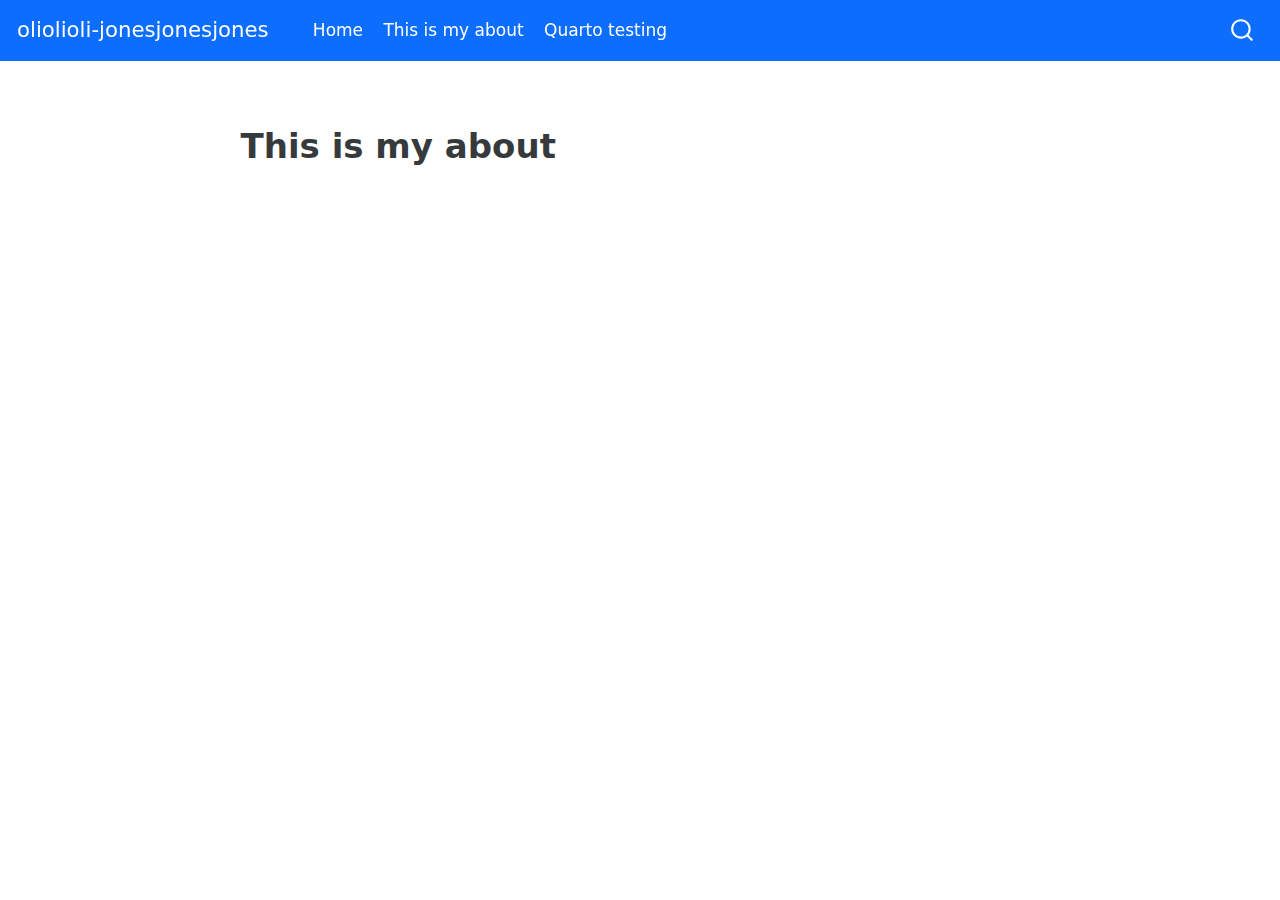
==== docs/About.html @ 53138049 "link added" ====
<!DOCTYPE html>
<html xmlns="http://www.w3.org/1999/xhtml" lang="en" xml:lang="en"><head>

<meta charset="utf-8">
<meta name="generator" content="quarto-1.3.450">

<meta name="viewport" content="width=device-width, initial-scale=1.0, user-scalable=yes">


<title>oliolioli-jonesjonesjones – about</title>
<style>
code{white-space: pre-wrap;}
span.smallcaps{font-variant: small-caps;}
div.columns{display: flex; gap: min(4vw, 1.5em);}
div.column{flex: auto; overflow-x: auto;}
div.hanging-indent{margin-left: 1.5em; text-indent: -1.5em;}
ul.task-list{list-style: none;}
ul.task-list li input[type="checkbox"] {
  width: 0.8em;
  margin: 0 0.8em 0.2em -1em; /* quarto-specific, see https://github.com/quarto-dev/quarto-cli/issues/4556 */ 
  vertical-align: middle;
}
</style>


<script src="site_libs/quarto-nav/quarto-nav.js"></script>
<script src="site_libs/quarto-nav/headroom.min.js"></script>
<script src="site_libs/clipboard/clipboard.min.js"></script>
<script src="site_libs/quarto-search/autocomplete.umd.js"></script>
<script src="site_libs/quarto-search/fuse.min.js"></script>
<script src="site_libs/quarto-search/quarto-search.js"></script>
<meta name="quarto:offset" content="./">
<script src="site_libs/quarto-html/quarto.js"></script>
<script src="site_libs/quarto-html/popper.min.js"></script>
<script src="site_libs/quarto-html/tippy.umd.min.js"></script>
<script src="site_libs/quarto-html/anchor.min.js"></script>
<link href="site_libs/quarto-html/tippy.css" rel="stylesheet">
<link href="site_libs/quarto-html/quarto-syntax-highlighting.css" rel="stylesheet" id="quarto-text-highlighting-styles">
<script src="site_libs/bootstrap/bootstrap.min.js"></script>
<link href="site_libs/bootstrap/bootstrap-icons.css" rel="stylesheet">
<link href="site_libs/bootstrap/bootstrap.min.css" rel="stylesheet" id="quarto-bootstrap" data-mode="light">
<script id="quarto-search-options" type="application/json">{
  "location": "navbar",
  "copy-button": false,
  "collapse-after": 3,
  "panel-placement": "end",
  "type": "overlay",
  "limit": 20,
  "language": {
    "search-no-results-text": "No results",
    "search-matching-documents-text": "matching documents",
    "search-copy-link-title": "Copy link to search",
    "search-hide-matches-text": "Hide additional matches",
    "search-more-match-text": "more match in this document",
    "search-more-matches-text": "more matches in this document",
    "search-clear-button-title": "Clear",
    "search-detached-cancel-button-title": "Cancel",
    "search-submit-button-title": "Submit",
    "search-label": "Search"
  }
}</script>


</head>

<body class="nav-fixed fullcontent">

<div id="quarto-search-results"></div>
  <header id="quarto-header" class="headroom fixed-top">
    <nav class="navbar navbar-expand-lg navbar-dark ">
      <div class="navbar-container container-fluid">
      <div class="navbar-brand-container">
    <a class="navbar-brand" href="./index.html">
    <span class="navbar-title">oliolioli-jonesjonesjones</span>
    </a>
  </div>
            <div id="quarto-search" class="" title="Search"></div>
          <button class="navbar-toggler" type="button" data-bs-toggle="collapse" data-bs-target="#navbarCollapse" aria-controls="navbarCollapse" aria-expanded="false" aria-label="Toggle navigation" onclick="if (window.quartoToggleHeadroom) { window.quartoToggleHeadroom(); }">
  <span class="navbar-toggler-icon"></span>
</button>
          <div class="collapse navbar-collapse" id="navbarCollapse">
            <ul class="navbar-nav navbar-nav-scroll me-auto">
  <li class="nav-item">
    <a class="nav-link" href="./index.html" rel="" target="">
 <span class="menu-text">Home</span></a>
  </li>  
  <li class="nav-item">
    <a class="nav-link active" href="./About.html" rel="" target="" aria-current="page">
 <span class="menu-text">This is my about</span></a>
  </li>  
  <li class="nav-item">
    <a class="nav-link" href="./quarto.html" rel="" target="">
 <span class="menu-text">Quarto testing</span></a>
  </li>  
</ul>
            <div class="quarto-navbar-tools ms-auto">
</div>
          </div> <!-- /navcollapse -->
      </div> <!-- /container-fluid -->
    </nav>
</header>
<!-- content -->
<div id="quarto-content" class="quarto-container page-columns page-rows-contents page-layout-article page-navbar">
<!-- sidebar -->
<!-- margin-sidebar -->
    
<!-- main -->
<main class="content" id="quarto-document-content">



<section id="this-is-my-about" class="level1">
<h1>This is my about</h1>


</section>

</main> <!-- /main -->
<script id="quarto-html-after-body" type="application/javascript">
window.document.addEventListener("DOMContentLoaded", function (event) {
  const toggleBodyColorMode = (bsSheetEl) => {
    const mode = bsSheetEl.getAttribute("data-mode");
    const bodyEl = window.document.querySelector("body");
    if (mode === "dark") {
      bodyEl.classList.add("quarto-dark");
      bodyEl.classList.remove("quarto-light");
    } else {
      bodyEl.classList.add("quarto-light");
      bodyEl.classList.remove("quarto-dark");
    }
  }
  const toggleBodyColorPrimary = () => {
    const bsSheetEl = window.document.querySelector("link#quarto-bootstrap");
    if (bsSheetEl) {
      toggleBodyColorMode(bsSheetEl);
    }
  }
  toggleBodyColorPrimary();  
  const icon = "";
  const anchorJS = new window.AnchorJS();
  anchorJS.options = {
    placement: 'right',
    icon: icon
  };
  anchorJS.add('.anchored');
  const isCodeAnnotation = (el) => {
    for (const clz of el.classList) {
      if (clz.startsWith('code-annotation-')) {                     
        return true;
      }
    }
    return false;
  }
  const clipboard = new window.ClipboardJS('.code-copy-button', {
    text: function(trigger) {
      const codeEl = trigger.previousElementSibling.cloneNode(true);
      for (const childEl of codeEl.children) {
        if (isCodeAnnotation(childEl)) {
          childEl.remove();
        }
      }
      return codeEl.innerText;
    }
  });
  clipboard.on('success', function(e) {
    // button target
    const button = e.trigger;
    // don't keep focus
    button.blur();
    // flash "checked"
    button.classList.add('code-copy-button-checked');
    var currentTitle = button.getAttribute("title");
    button.setAttribute("title", "Copied!");
    let tooltip;
    if (window.bootstrap) {
      button.setAttribute("data-bs-toggle", "tooltip");
      button.setAttribute("data-bs-placement", "left");
      button.setAttribute("data-bs-title", "Copied!");
      tooltip = new bootstrap.Tooltip(button, 
        { trigger: "manual", 
          customClass: "code-copy-button-tooltip",
          offset: [0, -8]});
      tooltip.show();    
    }
    setTimeout(function() {
      if (tooltip) {
        tooltip.hide();
        button.removeAttribute("data-bs-title");
        button.removeAttribute("data-bs-toggle");
        button.removeAttribute("data-bs-placement");
      }
      button.setAttribute("title", currentTitle);
      button.classList.remove('code-copy-button-checked');
    }, 1000);
    // clear code selection
    e.clearSelection();
  });
  function tippyHover(el, contentFn) {
    const config = {
      allowHTML: true,
      content: contentFn,
      maxWidth: 500,
      delay: 100,
      arrow: false,
      appendTo: function(el) {
          return el.parentElement;
      },
      interactive: true,
      interactiveBorder: 10,
      theme: 'quarto',
      placement: 'bottom-start'
    };
    window.tippy(el, config); 
  }
  const noterefs = window.document.querySelectorAll('a[role="doc-noteref"]');
  for (var i=0; i<noterefs.length; i++) {
    const ref = noterefs[i];
    tippyHover(ref, function() {
      // use id or data attribute instead here
      let href = ref.getAttribute('data-footnote-href') || ref.getAttribute('href');
      try { href = new URL(href).hash; } catch {}
      const id = href.replace(/^#\/?/, "");
      const note = window.document.getElementById(id);
      return note.innerHTML;
    });
  }
      let selectedAnnoteEl;
      const selectorForAnnotation = ( cell, annotation) => {
        let cellAttr = 'data-code-cell="' + cell + '"';
        let lineAttr = 'data-code-annotation="' +  annotation + '"';
        const selector = 'span[' + cellAttr + '][' + lineAttr + ']';
        return selector;
      }
      const selectCodeLines = (annoteEl) => {
        const doc = window.document;
        const targetCell = annoteEl.getAttribute("data-target-cell");
        const targetAnnotation = annoteEl.getAttribute("data-target-annotation");
        const annoteSpan = window.document.querySelector(selectorForAnnotation(targetCell, targetAnnotation));
        const lines = annoteSpan.getAttribute("data-code-lines").split(",");
        const lineIds = lines.map((line) => {
          return targetCell + "-" + line;
        })
        let top = null;
        let height = null;
        let parent = null;
        if (lineIds.length > 0) {
            //compute the position of the single el (top and bottom and make a div)
            const el = window.document.getElementById(lineIds[0]);
            top = el.offsetTop;
            height = el.offsetHeight;
            parent = el.parentElement.parentElement;
          if (lineIds.length > 1) {
            const lastEl = window.document.getElementById(lineIds[lineIds.length - 1]);
            const bottom = lastEl.offsetTop + lastEl.offsetHeight;
            height = bottom - top;
          }
          if (top !== null && height !== null && parent !== null) {
            // cook up a div (if necessary) and position it 
            let div = window.document.getElementById("code-annotation-line-highlight");
            if (div === null) {
              div = window.document.createElement("div");
              div.setAttribute("id", "code-annotation-line-highlight");
              div.style.position = 'absolute';
              parent.appendChild(div);
            }
            div.style.top = top - 2 + "px";
            div.style.height = height + 4 + "px";
            let gutterDiv = window.document.getElementById("code-annotation-line-highlight-gutter");
            if (gutterDiv === null) {
              gutterDiv = window.document.createElement("div");
              gutterDiv.setAttribute("id", "code-annotation-line-highlight-gutter");
              gutterDiv.style.position = 'absolute';
              const codeCell = window.document.getElementById(targetCell);
              const gutter = codeCell.querySelector('.code-annotation-gutter');
              gutter.appendChild(gutterDiv);
            }
            gutterDiv.style.top = top - 2 + "px";
            gutterDiv.style.height = height + 4 + "px";
          }
          selectedAnnoteEl = annoteEl;
        }
      };
      const unselectCodeLines = () => {
        const elementsIds = ["code-annotation-line-highlight", "code-annotation-line-highlight-gutter"];
        elementsIds.forEach((elId) => {
          const div = window.document.getElementById(elId);
          if (div) {
            div.remove();
          }
        });
        selectedAnnoteEl = undefined;
      };
      // Attach click handler to the DT
      const annoteDls = window.document.querySelectorAll('dt[data-target-cell]');
      for (const annoteDlNode of annoteDls) {
        annoteDlNode.addEventListener('click', (event) => {
          const clickedEl = event.target;
          if (clickedEl !== selectedAnnoteEl) {
            unselectCodeLines();
            const activeEl = window.document.querySelector('dt[data-target-cell].code-annotation-active');
            if (activeEl) {
              activeEl.classList.remove('code-annotation-active');
            }
            selectCodeLines(clickedEl);
            clickedEl.classList.add('code-annotation-active');
          } else {
            // Unselect the line
            unselectCodeLines();
            clickedEl.classList.remove('code-annotation-active');
          }
        });
      }
  const findCites = (el) => {
    const parentEl = el.parentElement;
    if (parentEl) {
      const cites = parentEl.dataset.cites;
      if (cites) {
        return {
          el,
          cites: cites.split(' ')
        };
      } else {
        return findCites(el.parentElement)
      }
    } else {
      return undefined;
    }
  };
  var bibliorefs = window.document.querySelectorAll('a[role="doc-biblioref"]');
  for (var i=0; i<bibliorefs.length; i++) {
    const ref = bibliorefs[i];
    const citeInfo = findCites(ref);
    if (citeInfo) {
      tippyHover(citeInfo.el, function() {
        var popup = window.document.createElement('div');
        citeInfo.cites.forEach(function(cite) {
          var citeDiv = window.document.createElement('div');
          citeDiv.classList.add('hanging-indent');
          citeDiv.classList.add('csl-entry');
          var biblioDiv = window.document.getElementById('ref-' + cite);
          if (biblioDiv) {
            citeDiv.innerHTML = biblioDiv.innerHTML;
          }
          popup.appendChild(citeDiv);
        });
        return popup.innerHTML;
      });
    }
  }
});
</script>
</div> <!-- /content -->



</body></html>
---- docs/site_libs/quarto-html/tippy.css ----
.tippy-box[data-animation=fade][data-state=hidden]{opacity:0}[data-tippy-root]{max-width:calc(100vw - 10px)}.tippy-box{position:relative;background-color:#333;color:#fff;border-radius:4px;font-size:14px;line-height:1.4;white-space:normal;outline:0;transition-property:transform,visibility,opacity}.tippy-box[data-placement^=top]>.tippy-arrow{bottom:0}.tippy-box[data-placement^=top]>.tippy-arrow:before{bottom:-7px;left:0;border-width:8px 8px 0;border-top-color:initial;transform-origin:center top}.tippy-box[data-placement^=bottom]>.tippy-arrow{top:0}.tippy-box[data-placement^=bottom]>.tippy-arrow:before{top:-7px;left:0;border-width:0 8px 8px;border-bottom-color:initial;transform-origin:center bottom}.tippy-box[data-placement^=left]>.tippy-arrow{right:0}.tippy-box[data-placement^=left]>.tippy-arrow:before{border-width:8px 0 8px 8px;border-left-color:initial;right:-7px;transform-origin:center left}.tippy-box[data-placement^=right]>.tippy-arrow{left:0}.tippy-box[data-placement^=right]>.tippy-arrow:before{left:-7px;border-width:8px 8px 8px 0;border-right-color:initial;transform-origin:center right}.tippy-box[data-inertia][data-state=visible]{transition-timing-function:cubic-bezier(.54,1.5,.38,1.11)}.tippy-arrow{width:16px;height:16px;color:#333}.tippy-arrow:before{content:"";position:absolute;border-color:transparent;border-style:solid}.tippy-content{position:relative;padding:5px 9px;z-index:1}
---- docs/site_libs/quarto-html/quarto-syntax-highlighting.css ----
/* quarto syntax highlight colors */
:root {
  --quarto-hl-ot-color: #003B4F;
  --quarto-hl-at-color: #657422;
  --quarto-hl-ss-color: #20794D;
  --quarto-hl-an-color: #5E5E5E;
  --quarto-hl-fu-color: #4758AB;
  --quarto-hl-st-color: #20794D;
  --quarto-hl-cf-color: #003B4F;
  --quarto-hl-op-color: #5E5E5E;
  --quarto-hl-er-color: #AD0000;
  --quarto-hl-bn-color: #AD0000;
  --quarto-hl-al-color: #AD0000;
  --quarto-hl-va-color: #111111;
  --quarto-hl-bu-color: inherit;
  --quarto-hl-ex-color: inherit;
  --quarto-hl-pp-color: #AD0000;
  --quarto-hl-in-color: #5E5E5E;
  --quarto-hl-vs-color: #20794D;
  --quarto-hl-wa-color: #5E5E5E;
  --quarto-hl-do-color: #5E5E5E;
  --quarto-hl-im-color: #00769E;
  --quarto-hl-ch-color: #20794D;
  --quarto-hl-dt-color: #AD0000;
  --quarto-hl-fl-color: #AD0000;
  --quarto-hl-co-color: #5E5E5E;
  --quarto-hl-cv-color: #5E5E5E;
  --quarto-hl-cn-color: #8f5902;
  --quarto-hl-sc-color: #5E5E5E;
  --quarto-hl-dv-color: #AD0000;
  --quarto-hl-kw-color: #003B4F;
}

/* other quarto variables */
:root {
  --quarto-font-monospace: SFMono-Regular, Menlo, Monaco, Consolas, "Liberation Mono", "Courier New", monospace;
}

pre > code.sourceCode > span {
  color: #003B4F;
}

code span {
  color: #003B4F;
}

code.sourceCode > span {
  color: #003B4F;
}

div.sourceCode,
div.sourceCode pre.sourceCode {
  color: #003B4F;
}

code span.ot {
  color: #003B4F;
  font-style: inherit;
}

code span.at {
  color: #657422;
  font-style: inherit;
}

code span.ss {
  color: #20794D;
  font-style: inherit;
}

code span.an {
  color: #5E5E5E;
  font-style: inherit;
}

code span.fu {
  color: #4758AB;
  font-style: inherit;
}

code span.st {
  color: #20794D;
  font-style: inherit;
}

code span.cf {
  color: #003B4F;
  font-style: inherit;
}

code span.op {
  color: #5E5E5E;
  font-style: inherit;
}

code span.er {
  color: #AD0000;
  font-style: inherit;
}

code span.bn {
  color: #AD0000;
  font-style: inherit;
}

code span.al {
  color: #AD0000;
  font-style: inherit;
}

code span.va {
  color: #111111;
  font-style: inherit;
}

code span.bu {
  font-style: inherit;
}

code span.ex {
  font-style: inherit;
}

code span.pp {
  color: #AD0000;
  font-style: inherit;
}

code span.in {
  color: #5E5E5E;
  font-style: inherit;
}

code span.vs {
  color: #20794D;
  font-style: inherit;
}

code span.wa {
  color: #5E5E5E;
  font-style: italic;
}

code span.do {
  color: #5E5E5E;
  font-style: italic;
}

code span.im {
  color: #00769E;
  font-style: inherit;
}

code span.ch {
  color: #20794D;
  font-style: inherit;
}

code span.dt {
  color: #AD0000;
  font-style: inherit;
}

code span.fl {
  color: #AD0000;
  font-style: inherit;
}

code span.co {
  color: #5E5E5E;
  font-style: inherit;
}

code span.cv {
  color: #5E5E5E;
  font-style: italic;
}

code span.cn {
  color: #8f5902;
  font-style: inherit;
}

code span.sc {
  color: #5E5E5E;
  font-style: inherit;
}

code span.dv {
  color: #AD0000;
  font-style: inherit;
}

code span.kw {
  color: #003B4F;
  font-style: inherit;
}

.prevent-inlining {
  content: "</";
}

/*# sourceMappingURL=debc5d5d77c3f9108843748ff7464032.css.map */
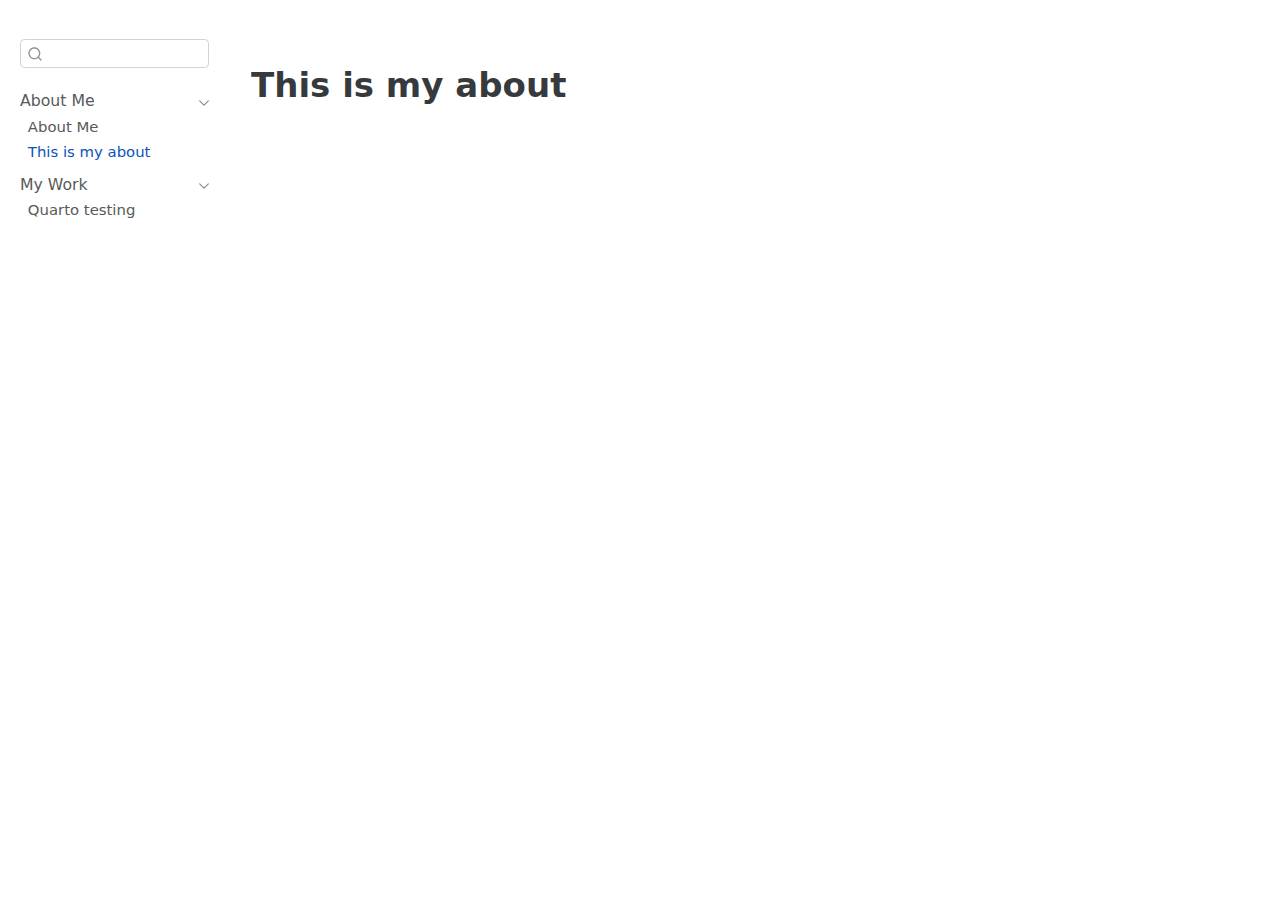
==== commit 17e899a9: "helpful commit message" ====
--- a/docs/About.html
+++ b/docs/About.html
@@ -7,7 +7,7 @@
 <meta name="viewport" content="width=device-width, initial-scale=1.0, user-scalable=yes">
 
 
-<title>oliolioli-jonesjonesjones – about</title>
+<title>about</title>
 <style>
 code{white-space: pre-wrap;}
 span.smallcaps{font-variant: small-caps;}
@@ -40,11 +40,11 @@
 <link href="site_libs/bootstrap/bootstrap-icons.css" rel="stylesheet">
 <link href="site_libs/bootstrap/bootstrap.min.css" rel="stylesheet" id="quarto-bootstrap" data-mode="light">
 <script id="quarto-search-options" type="application/json">{
-  "location": "navbar",
+  "location": "sidebar",
   "copy-button": false,
   "collapse-after": 3,
-  "panel-placement": "end",
-  "type": "overlay",
+  "panel-placement": "start",
+  "type": "textbox",
   "limit": 20,
   "language": {
     "search-no-results-text": "No results",
@@ -63,45 +63,79 @@
 
 </head>
 
-<body class="nav-fixed fullcontent">
+<body class="nav-sidebar docked fullcontent">
 
 <div id="quarto-search-results"></div>
   <header id="quarto-header" class="headroom fixed-top">
-    <nav class="navbar navbar-expand-lg navbar-dark ">
-      <div class="navbar-container container-fluid">
-      <div class="navbar-brand-container">
-    <a class="navbar-brand" href="./index.html">
-    <span class="navbar-title">oliolioli-jonesjonesjones</span>
-    </a>
-  </div>
-            <div id="quarto-search" class="" title="Search"></div>
-          <button class="navbar-toggler" type="button" data-bs-toggle="collapse" data-bs-target="#navbarCollapse" aria-controls="navbarCollapse" aria-expanded="false" aria-label="Toggle navigation" onclick="if (window.quartoToggleHeadroom) { window.quartoToggleHeadroom(); }">
-  <span class="navbar-toggler-icon"></span>
-</button>
-          <div class="collapse navbar-collapse" id="navbarCollapse">
-            <ul class="navbar-nav navbar-nav-scroll me-auto">
-  <li class="nav-item">
-    <a class="nav-link" href="./index.html" rel="" target="">
- <span class="menu-text">Home</span></a>
-  </li>  
-  <li class="nav-item">
-    <a class="nav-link active" href="./About.html" rel="" target="" aria-current="page">
- <span class="menu-text">This is my about</span></a>
-  </li>  
-  <li class="nav-item">
-    <a class="nav-link" href="./quarto.html" rel="" target="">
- <span class="menu-text">Quarto testing</span></a>
-  </li>  
-</ul>
-            <div class="quarto-navbar-tools ms-auto">
-</div>
-          </div> <!-- /navcollapse -->
-      </div> <!-- /container-fluid -->
-    </nav>
+  <nav class="quarto-secondary-nav">
+    <div class="container-fluid d-flex">
+      <button type="button" class="quarto-btn-toggle btn" data-bs-toggle="collapse" data-bs-target="#quarto-sidebar,#quarto-sidebar-glass" aria-controls="quarto-sidebar" aria-expanded="false" aria-label="Toggle sidebar navigation" onclick="if (window.quartoToggleHeadroom) { window.quartoToggleHeadroom(); }">
+        <i class="bi bi-layout-text-sidebar-reverse"></i>
+      </button>
+      <nav class="quarto-page-breadcrumbs" aria-label="breadcrumb"><ol class="breadcrumb"><li class="breadcrumb-item"><a href="./index.html">About Me</a></li><li class="breadcrumb-item"><a href="./About.html">This is my about</a></li></ol></nav>
+      <a class="flex-grow-1" role="button" data-bs-toggle="collapse" data-bs-target="#quarto-sidebar,#quarto-sidebar-glass" aria-controls="quarto-sidebar" aria-expanded="false" aria-label="Toggle sidebar navigation" onclick="if (window.quartoToggleHeadroom) { window.quartoToggleHeadroom(); }">      
+      </a>
+      <button type="button" class="btn quarto-search-button" aria-label="" onclick="window.quartoOpenSearch();">
+        <i class="bi bi-search"></i>
+      </button>
+    </div>
+  </nav>
 </header>
 <!-- content -->
-<div id="quarto-content" class="quarto-container page-columns page-rows-contents page-layout-article page-navbar">
+<div id="quarto-content" class="quarto-container page-columns page-rows-contents page-layout-article">
 <!-- sidebar -->
+  <nav id="quarto-sidebar" class="sidebar collapse collapse-horizontal sidebar-navigation docked overflow-auto">
+        <div class="mt-2 flex-shrink-0 align-items-center">
+        <div class="sidebar-search">
+        <div id="quarto-search" class="" title="Search"></div>
+        </div>
+        </div>
+    <div class="sidebar-menu-container"> 
+    <ul class="list-unstyled mt-1">
+        <li class="sidebar-item sidebar-item-section">
+      <div class="sidebar-item-container"> 
+            <a class="sidebar-item-text sidebar-link text-start" data-bs-toggle="collapse" data-bs-target="#quarto-sidebar-section-1" aria-expanded="true">
+ <span class="menu-text">About Me</span></a>
+          <a class="sidebar-item-toggle text-start" data-bs-toggle="collapse" data-bs-target="#quarto-sidebar-section-1" aria-expanded="true" aria-label="Toggle section">
+            <i class="bi bi-chevron-right ms-2"></i>
+          </a> 
+      </div>
+      <ul id="quarto-sidebar-section-1" class="collapse list-unstyled sidebar-section depth1 show">  
+          <li class="sidebar-item">
+  <div class="sidebar-item-container"> 
+  <a href="./index.html" class="sidebar-item-text sidebar-link">
+ <span class="menu-text">About Me</span></a>
+  </div>
+</li>
+          <li class="sidebar-item">
+  <div class="sidebar-item-container"> 
+  <a href="./About.html" class="sidebar-item-text sidebar-link active">
+ <span class="menu-text">This is my about</span></a>
+  </div>
+</li>
+      </ul>
+  </li>
+        <li class="sidebar-item sidebar-item-section">
+      <div class="sidebar-item-container"> 
+            <a class="sidebar-item-text sidebar-link text-start" data-bs-toggle="collapse" data-bs-target="#quarto-sidebar-section-2" aria-expanded="true">
+ <span class="menu-text">My Work</span></a>
+          <a class="sidebar-item-toggle text-start" data-bs-toggle="collapse" data-bs-target="#quarto-sidebar-section-2" aria-expanded="true" aria-label="Toggle section">
+            <i class="bi bi-chevron-right ms-2"></i>
+          </a> 
+      </div>
+      <ul id="quarto-sidebar-section-2" class="collapse list-unstyled sidebar-section depth1 show">  
+          <li class="sidebar-item">
+  <div class="sidebar-item-container"> 
+  <a href="./quarto.html" class="sidebar-item-text sidebar-link">
+ <span class="menu-text">Quarto testing</span></a>
+  </div>
+</li>
+      </ul>
+  </li>
+    </ul>
+    </div>
+</nav>
+<div id="quarto-sidebar-glass" data-bs-toggle="collapse" data-bs-target="#quarto-sidebar,#quarto-sidebar-glass"></div>
 <!-- margin-sidebar -->
     
 <!-- main -->
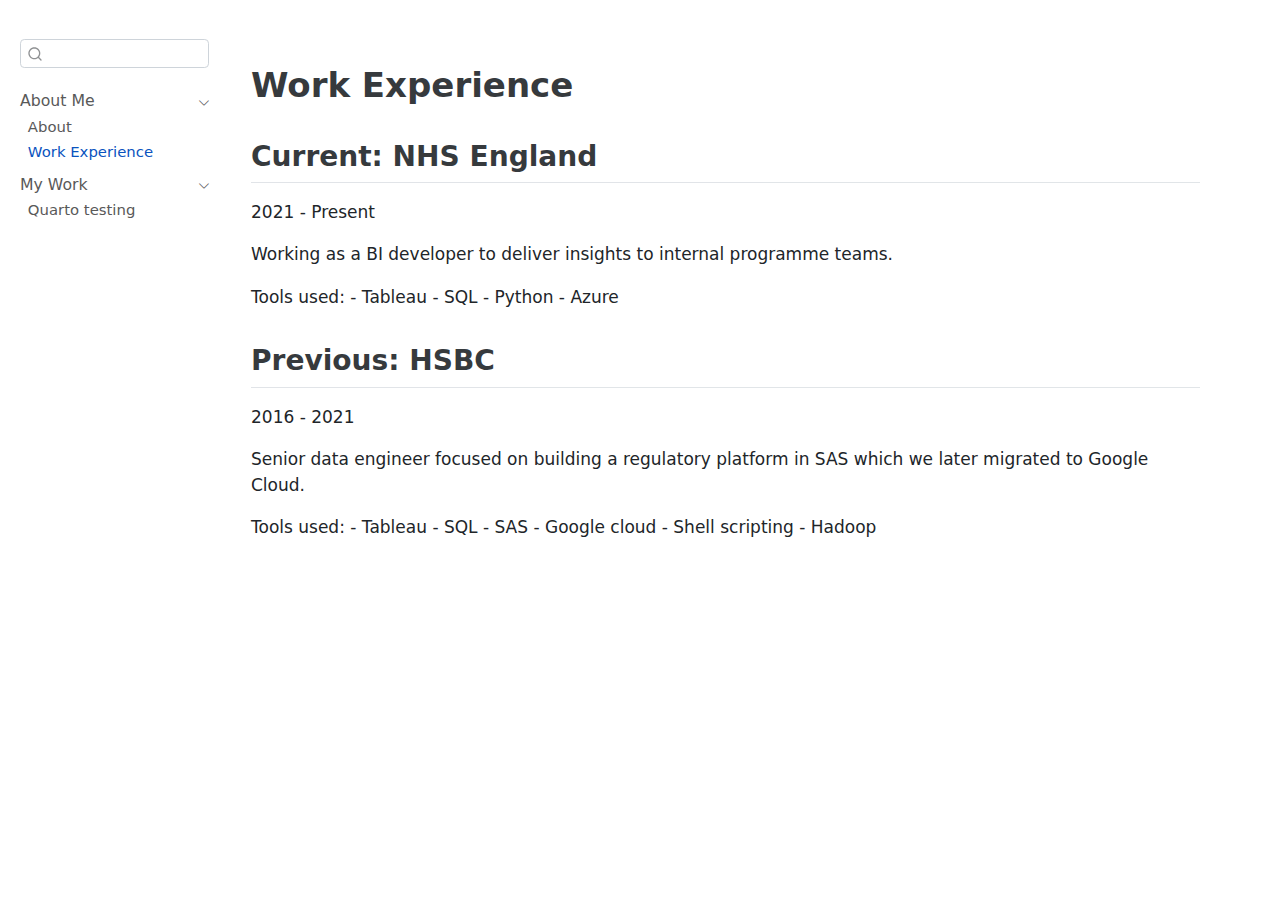
==== commit 4624c67e: "helpful commit message" ====
--- a/docs/About.html
+++ b/docs/About.html
@@ -72,7 +72,7 @@
       <button type="button" class="quarto-btn-toggle btn" data-bs-toggle="collapse" data-bs-target="#quarto-sidebar,#quarto-sidebar-glass" aria-controls="quarto-sidebar" aria-expanded="false" aria-label="Toggle sidebar navigation" onclick="if (window.quartoToggleHeadroom) { window.quartoToggleHeadroom(); }">
         <i class="bi bi-layout-text-sidebar-reverse"></i>
       </button>
-      <nav class="quarto-page-breadcrumbs" aria-label="breadcrumb"><ol class="breadcrumb"><li class="breadcrumb-item"><a href="./index.html">About Me</a></li><li class="breadcrumb-item"><a href="./About.html">This is my about</a></li></ol></nav>
+      <nav class="quarto-page-breadcrumbs" aria-label="breadcrumb"><ol class="breadcrumb"><li class="breadcrumb-item"><a href="./index.html">About Me</a></li><li class="breadcrumb-item"><a href="./About.html">Work Experience</a></li></ol></nav>
       <a class="flex-grow-1" role="button" data-bs-toggle="collapse" data-bs-target="#quarto-sidebar,#quarto-sidebar-glass" aria-controls="quarto-sidebar" aria-expanded="false" aria-label="Toggle sidebar navigation" onclick="if (window.quartoToggleHeadroom) { window.quartoToggleHeadroom(); }">      
       </a>
       <button type="button" class="btn quarto-search-button" aria-label="" onclick="window.quartoOpenSearch();">
@@ -104,13 +104,13 @@
           <li class="sidebar-item">
   <div class="sidebar-item-container"> 
   <a href="./index.html" class="sidebar-item-text sidebar-link">
- <span class="menu-text">About Me</span></a>
+ <span class="menu-text">About</span></a>
   </div>
 </li>
           <li class="sidebar-item">
   <div class="sidebar-item-container"> 
   <a href="./About.html" class="sidebar-item-text sidebar-link active">
- <span class="menu-text">This is my about</span></a>
+ <span class="menu-text">Work Experience</span></a>
   </div>
 </li>
       </ul>
@@ -143,10 +143,22 @@
 
 
 
-<section id="this-is-my-about" class="level1">
-<h1>This is my about</h1>
-
-
+<section id="work-experience" class="level1">
+<h1>Work Experience</h1>
+<section id="current-nhs-england" class="level2">
+<h2 class="anchored" data-anchor-id="current-nhs-england">Current: NHS England</h2>
+<p>2021 - Present</p>
+<p>Working as a BI developer to deliver insights to internal programme teams.</p>
+<p>Tools used: - Tableau - SQL - Python - Azure</p>
+</section>
+<section id="previous-hsbc" class="level2">
+<h2 class="anchored" data-anchor-id="previous-hsbc">Previous: HSBC</h2>
+<p>2016 - 2021</p>
+<p>Senior data engineer focused on building a regulatory platform in SAS which we later migrated to Google Cloud.</p>
+<p>Tools used: - Tableau - SQL - SAS - Google cloud - Shell scripting - Hadoop</p>
+
+
+</section>
 </section>
 
 </main> <!-- /main -->
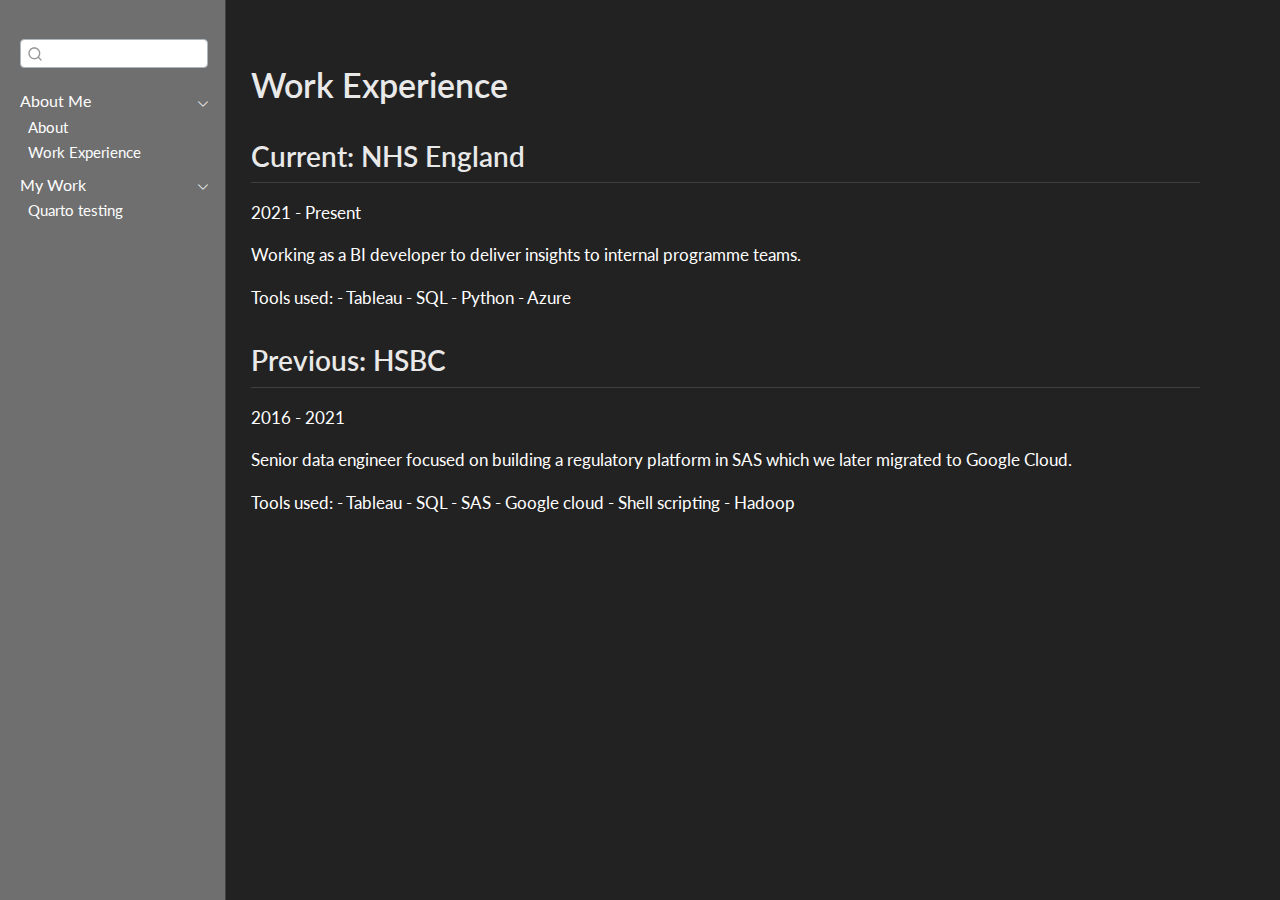
==== commit f01ec5df: "changed html theme" ====
--- a/docs/About.html
+++ b/docs/About.html
@@ -35,10 +35,10 @@
 <script src="site_libs/quarto-html/tippy.umd.min.js"></script>
 <script src="site_libs/quarto-html/anchor.min.js"></script>
 <link href="site_libs/quarto-html/tippy.css" rel="stylesheet">
-<link href="site_libs/quarto-html/quarto-syntax-highlighting.css" rel="stylesheet" id="quarto-text-highlighting-styles">
+<link href="site_libs/quarto-html/quarto-syntax-highlighting-dark.css" rel="stylesheet" id="quarto-text-highlighting-styles">
 <script src="site_libs/bootstrap/bootstrap.min.js"></script>
 <link href="site_libs/bootstrap/bootstrap-icons.css" rel="stylesheet">
-<link href="site_libs/bootstrap/bootstrap.min.css" rel="stylesheet" id="quarto-bootstrap" data-mode="light">
+<link href="site_libs/bootstrap/bootstrap.min.css" rel="stylesheet" id="quarto-bootstrap" data-mode="dark">
 <script id="quarto-search-options" type="application/json">{
   "location": "sidebar",
   "copy-button": false,
--- a/docs/site_libs/quarto-html/quarto-syntax-highlighting-dark.css
+++ b/docs/site_libs/quarto-html/quarto-syntax-highlighting-dark.css
@@ -0,0 +1,189 @@
+/* quarto syntax highlight colors */
+:root {
+  --quarto-hl-al-color: #f07178;
+  --quarto-hl-an-color: #d4d0ab;
+  --quarto-hl-at-color: #00e0e0;
+  --quarto-hl-bn-color: #d4d0ab;
+  --quarto-hl-bu-color: #abe338;
+  --quarto-hl-ch-color: #abe338;
+  --quarto-hl-co-color: #f8f8f2;
+  --quarto-hl-cv-color: #ffd700;
+  --quarto-hl-cn-color: #ffd700;
+  --quarto-hl-cf-color: #ffa07a;
+  --quarto-hl-dt-color: #ffa07a;
+  --quarto-hl-dv-color: #d4d0ab;
+  --quarto-hl-do-color: #f8f8f2;
+  --quarto-hl-er-color: #f07178;
+  --quarto-hl-ex-color: #00e0e0;
+  --quarto-hl-fl-color: #d4d0ab;
+  --quarto-hl-fu-color: #ffa07a;
+  --quarto-hl-im-color: #abe338;
+  --quarto-hl-in-color: #d4d0ab;
+  --quarto-hl-kw-color: #ffa07a;
+  --quarto-hl-op-color: #ffa07a;
+  --quarto-hl-ot-color: #00e0e0;
+  --quarto-hl-pp-color: #dcc6e0;
+  --quarto-hl-re-color: #00e0e0;
+  --quarto-hl-sc-color: #abe338;
+  --quarto-hl-ss-color: #abe338;
+  --quarto-hl-st-color: #abe338;
+  --quarto-hl-va-color: #00e0e0;
+  --quarto-hl-vs-color: #abe338;
+  --quarto-hl-wa-color: #dcc6e0;
+}
+
+/* other quarto variables */
+:root {
+  --quarto-font-monospace: SFMono-Regular, Menlo, Monaco, Consolas, "Liberation Mono", "Courier New", monospace;
+}
+
+code span.al {
+  background-color: #2a0f15;
+  font-weight: bold;
+  color: #f07178;
+}
+
+code span.an {
+  color: #d4d0ab;
+}
+
+code span.at {
+  color: #00e0e0;
+}
+
+code span.bn {
+  color: #d4d0ab;
+}
+
+code span.bu {
+  color: #abe338;
+}
+
+code span.ch {
+  color: #abe338;
+}
+
+code span.co {
+  font-style: italic;
+  color: #f8f8f2;
+}
+
+code span.cv {
+  color: #ffd700;
+}
+
+code span.cn {
+  color: #ffd700;
+}
+
+code span.cf {
+  font-weight: bold;
+  color: #ffa07a;
+}
+
+code span.dt {
+  color: #ffa07a;
+}
+
+code span.dv {
+  color: #d4d0ab;
+}
+
+code span.do {
+  color: #f8f8f2;
+}
+
+code span.er {
+  color: #f07178;
+  text-decoration: underline;
+}
+
+code span.ex {
+  font-weight: bold;
+  color: #00e0e0;
+}
+
+code span.fl {
+  color: #d4d0ab;
+}
+
+code span.fu {
+  color: #ffa07a;
+}
+
+code span.im {
+  color: #abe338;
+}
+
+code span.in {
+  color: #d4d0ab;
+}
+
+code span.kw {
+  font-weight: bold;
+  color: #ffa07a;
+}
+
+pre > code.sourceCode > span {
+  color: #f8f8f2;
+}
+
+code span {
+  color: #f8f8f2;
+}
+
+code.sourceCode > span {
+  color: #f8f8f2;
+}
+
+div.sourceCode,
+div.sourceCode pre.sourceCode {
+  color: #f8f8f2;
+}
+
+code span.op {
+  color: #ffa07a;
+}
+
+code span.ot {
+  color: #00e0e0;
+}
+
+code span.pp {
+  color: #dcc6e0;
+}
+
+code span.re {
+  background-color: #f8f8f2;
+  color: #00e0e0;
+}
+
+code span.sc {
+  color: #abe338;
+}
+
+code span.ss {
+  color: #abe338;
+}
+
+code span.st {
+  color: #abe338;
+}
+
+code span.va {
+  color: #00e0e0;
+}
+
+code span.vs {
+  color: #abe338;
+}
+
+code span.wa {
+  color: #dcc6e0;
+}
+
+.prevent-inlining {
+  content: "</";
+}
+
+/*# sourceMappingURL=935a306eefa94366c21e1a970dddb765.css.map */
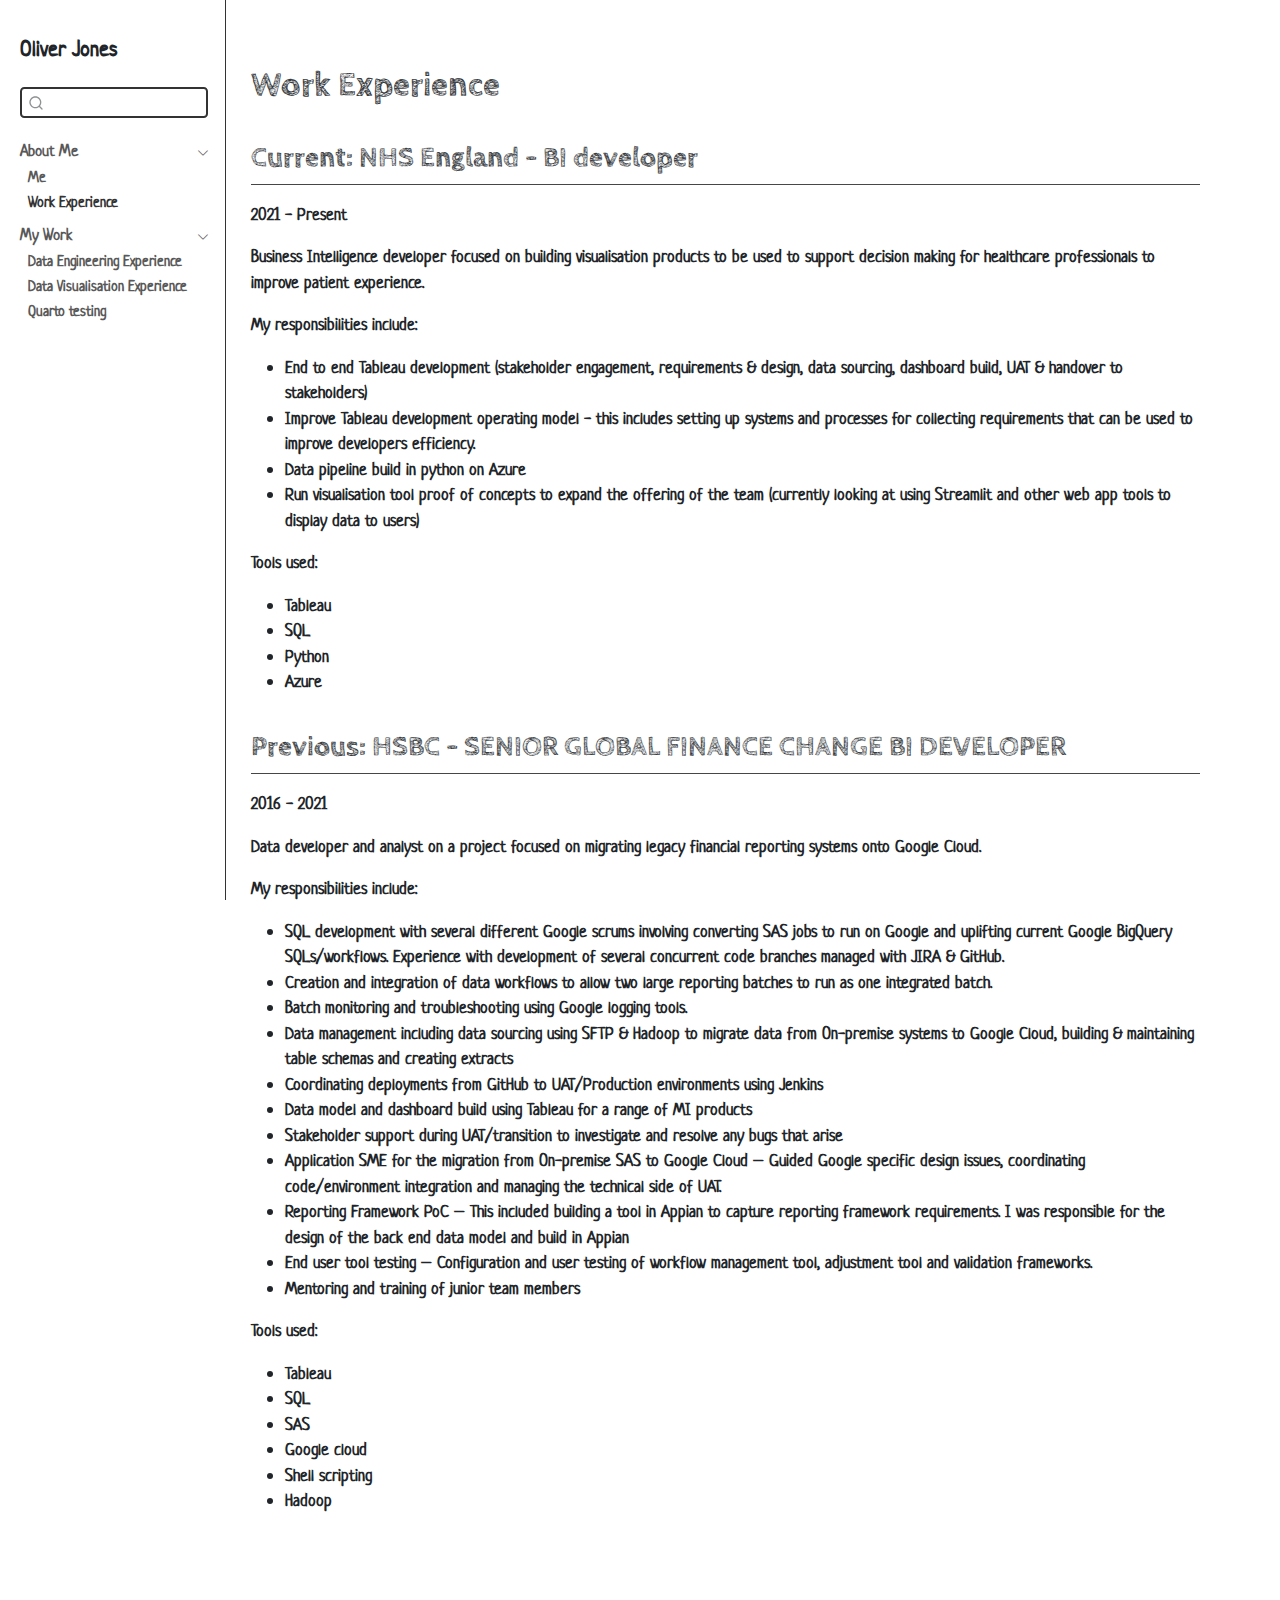
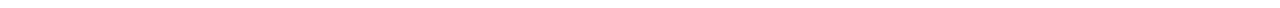
==== commit 7ff0e72c: "Added experience section" ====
--- a/docs/About.html
+++ b/docs/About.html
@@ -7,7 +7,7 @@
 <meta name="viewport" content="width=device-width, initial-scale=1.0, user-scalable=yes">
 
 
-<title>about</title>
+<title>Oliver Jones – about</title>
 <style>
 code{white-space: pre-wrap;}
 span.smallcaps{font-variant: small-caps;}
@@ -35,10 +35,10 @@
 <script src="site_libs/quarto-html/tippy.umd.min.js"></script>
 <script src="site_libs/quarto-html/anchor.min.js"></script>
 <link href="site_libs/quarto-html/tippy.css" rel="stylesheet">
-<link href="site_libs/quarto-html/quarto-syntax-highlighting-dark.css" rel="stylesheet" id="quarto-text-highlighting-styles">
+<link href="site_libs/quarto-html/quarto-syntax-highlighting.css" rel="stylesheet" id="quarto-text-highlighting-styles">
 <script src="site_libs/bootstrap/bootstrap.min.js"></script>
 <link href="site_libs/bootstrap/bootstrap-icons.css" rel="stylesheet">
-<link href="site_libs/bootstrap/bootstrap.min.css" rel="stylesheet" id="quarto-bootstrap" data-mode="dark">
+<link href="site_libs/bootstrap/bootstrap.min.css" rel="stylesheet" id="quarto-bootstrap" data-mode="light">
 <script id="quarto-search-options" type="application/json">{
   "location": "sidebar",
   "copy-button": false,
@@ -85,6 +85,11 @@
 <div id="quarto-content" class="quarto-container page-columns page-rows-contents page-layout-article">
 <!-- sidebar -->
   <nav id="quarto-sidebar" class="sidebar collapse collapse-horizontal sidebar-navigation docked overflow-auto">
+    <div class="pt-lg-2 mt-2 text-left sidebar-header">
+    <div class="sidebar-title mb-0 py-0">
+      <a href="./">Oliver Jones</a> 
+    </div>
+      </div>
         <div class="mt-2 flex-shrink-0 align-items-center">
         <div class="sidebar-search">
         <div id="quarto-search" class="" title="Search"></div>
@@ -104,7 +109,7 @@
           <li class="sidebar-item">
   <div class="sidebar-item-container"> 
   <a href="./index.html" class="sidebar-item-text sidebar-link">
- <span class="menu-text">About</span></a>
+ <span class="menu-text">Me</span></a>
   </div>
 </li>
           <li class="sidebar-item">
@@ -126,6 +131,18 @@
       <ul id="quarto-sidebar-section-2" class="collapse list-unstyled sidebar-section depth1 show">  
           <li class="sidebar-item">
   <div class="sidebar-item-container"> 
+  <a href="./Data_eng.html" class="sidebar-item-text sidebar-link">
+ <span class="menu-text">Data Engineering Experience</span></a>
+  </div>
+</li>
+          <li class="sidebar-item">
+  <div class="sidebar-item-container"> 
+  <a href="./Data_vis.html" class="sidebar-item-text sidebar-link">
+ <span class="menu-text">Data Visualisation Experience</span></a>
+  </div>
+</li>
+          <li class="sidebar-item">
+  <div class="sidebar-item-container"> 
   <a href="./quarto.html" class="sidebar-item-text sidebar-link">
  <span class="menu-text">Quarto testing</span></a>
   </div>
@@ -145,17 +162,52 @@
 
 <section id="work-experience" class="level1">
 <h1>Work Experience</h1>
-<section id="current-nhs-england" class="level2">
-<h2 class="anchored" data-anchor-id="current-nhs-england">Current: NHS England</h2>
+<section id="current-nhs-england---bi-developer" class="level2">
+<h2 class="anchored" data-anchor-id="current-nhs-england---bi-developer">Current: NHS England - BI developer</h2>
 <p>2021 - Present</p>
-<p>Working as a BI developer to deliver insights to internal programme teams.</p>
-<p>Tools used: - Tableau - SQL - Python - Azure</p>
+<p>Business Intelligence developer focused on building visualisation products to be used to support decision making for healthcare professionals to improve patient experience.</p>
+<p>My responsibilities include:</p>
+<ul>
+<li>End to end Tableau development (stakeholder engagement, requirements &amp; design, data sourcing, dashboard build, UAT &amp; handover to stakeholders)</li>
+<li>Improve Tableau development operating model - this includes setting up systems and processes for collecting requirements that can be used to improve developers efficiency.</li>
+<li>Data pipeline build in python on Azure</li>
+<li>Run visualisation tool proof of concepts to expand the offering of the team (currently looking at using Streamlit and other web app tools to display data to users)</li>
+</ul>
+<p>Tools used:</p>
+<ul>
+<li>Tableau</li>
+<li>SQL</li>
+<li>Python</li>
+<li>Azure</li>
+</ul>
 </section>
-<section id="previous-hsbc" class="level2">
-<h2 class="anchored" data-anchor-id="previous-hsbc">Previous: HSBC</h2>
+<section id="previous-hsbc---senior-global-finance-change-bi-developer" class="level2">
+<h2 class="anchored" data-anchor-id="previous-hsbc---senior-global-finance-change-bi-developer">Previous: HSBC - SENIOR GLOBAL FINANCE CHANGE BI DEVELOPER</h2>
 <p>2016 - 2021</p>
-<p>Senior data engineer focused on building a regulatory platform in SAS which we later migrated to Google Cloud.</p>
-<p>Tools used: - Tableau - SQL - SAS - Google cloud - Shell scripting - Hadoop</p>
+<p>Data developer and analyst on a project focused on migrating legacy financial reporting systems onto Google Cloud.</p>
+<p>My responsibilities include:</p>
+<ul>
+<li>SQL development with several different Google scrums involving converting SAS jobs to run on Google and uplifting current Google BigQuery SQLs/workflows. Experience with development of several concurrent code branches managed with JIRA &amp; GitHub.</li>
+<li>Creation and integration of data workflows to allow two large reporting batches to run as one integrated batch.</li>
+<li>Batch monitoring and troubleshooting using Google logging tools.</li>
+<li>Data management including data sourcing using SFTP &amp; Hadoop to migrate data from On-premise systems to Google Cloud, building &amp; maintaining table schemas and creating extracts</li>
+<li>Coordinating deployments from GitHub to UAT/Production environments using Jenkins</li>
+<li>Data model and dashboard build using Tableau for a range of MI products</li>
+<li>Stakeholder support during UAT/transition to investigate and resolve any bugs that arise</li>
+<li>Application SME for the migration from On-premise SAS to Google Cloud – Guided Google specific design issues, coordinating code/environment integration and managing the technical side of UAT.</li>
+<li>Reporting Framework PoC – This included building a tool in Appian to capture reporting framework requirements. I was responsible for the design of the back end data model and build in Appian</li>
+<li>End user tool testing – Configuration and user testing of workflow management tool, adjustment tool and validation frameworks.</li>
+<li>Mentoring and training of junior team members</li>
+</ul>
+<p>Tools used:</p>
+<ul>
+<li>Tableau</li>
+<li>SQL</li>
+<li>SAS</li>
+<li>Google cloud</li>
+<li>Shell scripting</li>
+<li>Hadoop</li>
+</ul>
 
 
 </section>
--- a/docs/site_libs/quarto-html/quarto-syntax-highlighting.css
+++ b/docs/site_libs/quarto-html/quarto-syntax-highlighting.css
@@ -0,0 +1,203 @@
+/* quarto syntax highlight colors */
+:root {
+  --quarto-hl-ot-color: #003B4F;
+  --quarto-hl-at-color: #657422;
+  --quarto-hl-ss-color: #20794D;
+  --quarto-hl-an-color: #5E5E5E;
+  --quarto-hl-fu-color: #4758AB;
+  --quarto-hl-st-color: #20794D;
+  --quarto-hl-cf-color: #003B4F;
+  --quarto-hl-op-color: #5E5E5E;
+  --quarto-hl-er-color: #AD0000;
+  --quarto-hl-bn-color: #AD0000;
+  --quarto-hl-al-color: #AD0000;
+  --quarto-hl-va-color: #111111;
+  --quarto-hl-bu-color: inherit;
+  --quarto-hl-ex-color: inherit;
+  --quarto-hl-pp-color: #AD0000;
+  --quarto-hl-in-color: #5E5E5E;
+  --quarto-hl-vs-color: #20794D;
+  --quarto-hl-wa-color: #5E5E5E;
+  --quarto-hl-do-color: #5E5E5E;
+  --quarto-hl-im-color: #00769E;
+  --quarto-hl-ch-color: #20794D;
+  --quarto-hl-dt-color: #AD0000;
+  --quarto-hl-fl-color: #AD0000;
+  --quarto-hl-co-color: #5E5E5E;
+  --quarto-hl-cv-color: #5E5E5E;
+  --quarto-hl-cn-color: #8f5902;
+  --quarto-hl-sc-color: #5E5E5E;
+  --quarto-hl-dv-color: #AD0000;
+  --quarto-hl-kw-color: #003B4F;
+}
+
+/* other quarto variables */
+:root {
+  --quarto-font-monospace: SFMono-Regular, Menlo, Monaco, Consolas, "Liberation Mono", "Courier New", monospace;
+}
+
+pre > code.sourceCode > span {
+  color: #003B4F;
+}
+
+code span {
+  color: #003B4F;
+}
+
+code.sourceCode > span {
+  color: #003B4F;
+}
+
+div.sourceCode,
+div.sourceCode pre.sourceCode {
+  color: #003B4F;
+}
+
+code span.ot {
+  color: #003B4F;
+  font-style: inherit;
+}
+
+code span.at {
+  color: #657422;
+  font-style: inherit;
+}
+
+code span.ss {
+  color: #20794D;
+  font-style: inherit;
+}
+
+code span.an {
+  color: #5E5E5E;
+  font-style: inherit;
+}
+
+code span.fu {
+  color: #4758AB;
+  font-style: inherit;
+}
+
+code span.st {
+  color: #20794D;
+  font-style: inherit;
+}
+
+code span.cf {
+  color: #003B4F;
+  font-style: inherit;
+}
+
+code span.op {
+  color: #5E5E5E;
+  font-style: inherit;
+}
+
+code span.er {
+  color: #AD0000;
+  font-style: inherit;
+}
+
+code span.bn {
+  color: #AD0000;
+  font-style: inherit;
+}
+
+code span.al {
+  color: #AD0000;
+  font-style: inherit;
+}
+
+code span.va {
+  color: #111111;
+  font-style: inherit;
+}
+
+code span.bu {
+  font-style: inherit;
+}
+
+code span.ex {
+  font-style: inherit;
+}
+
+code span.pp {
+  color: #AD0000;
+  font-style: inherit;
+}
+
+code span.in {
+  color: #5E5E5E;
+  font-style: inherit;
+}
+
+code span.vs {
+  color: #20794D;
+  font-style: inherit;
+}
+
+code span.wa {
+  color: #5E5E5E;
+  font-style: italic;
+}
+
+code span.do {
+  color: #5E5E5E;
+  font-style: italic;
+}
+
+code span.im {
+  color: #00769E;
+  font-style: inherit;
+}
+
+code span.ch {
+  color: #20794D;
+  font-style: inherit;
+}
+
+code span.dt {
+  color: #AD0000;
+  font-style: inherit;
+}
+
+code span.fl {
+  color: #AD0000;
+  font-style: inherit;
+}
+
+code span.co {
+  color: #5E5E5E;
+  font-style: inherit;
+}
+
+code span.cv {
+  color: #5E5E5E;
+  font-style: italic;
+}
+
+code span.cn {
+  color: #8f5902;
+  font-style: inherit;
+}
+
+code span.sc {
+  color: #5E5E5E;
+  font-style: inherit;
+}
+
+code span.dv {
+  color: #AD0000;
+  font-style: inherit;
+}
+
+code span.kw {
+  color: #003B4F;
+  font-style: inherit;
+}
+
+.prevent-inlining {
+  content: "</";
+}
+
+/*# sourceMappingURL=debc5d5d77c3f9108843748ff7464032.css.map */
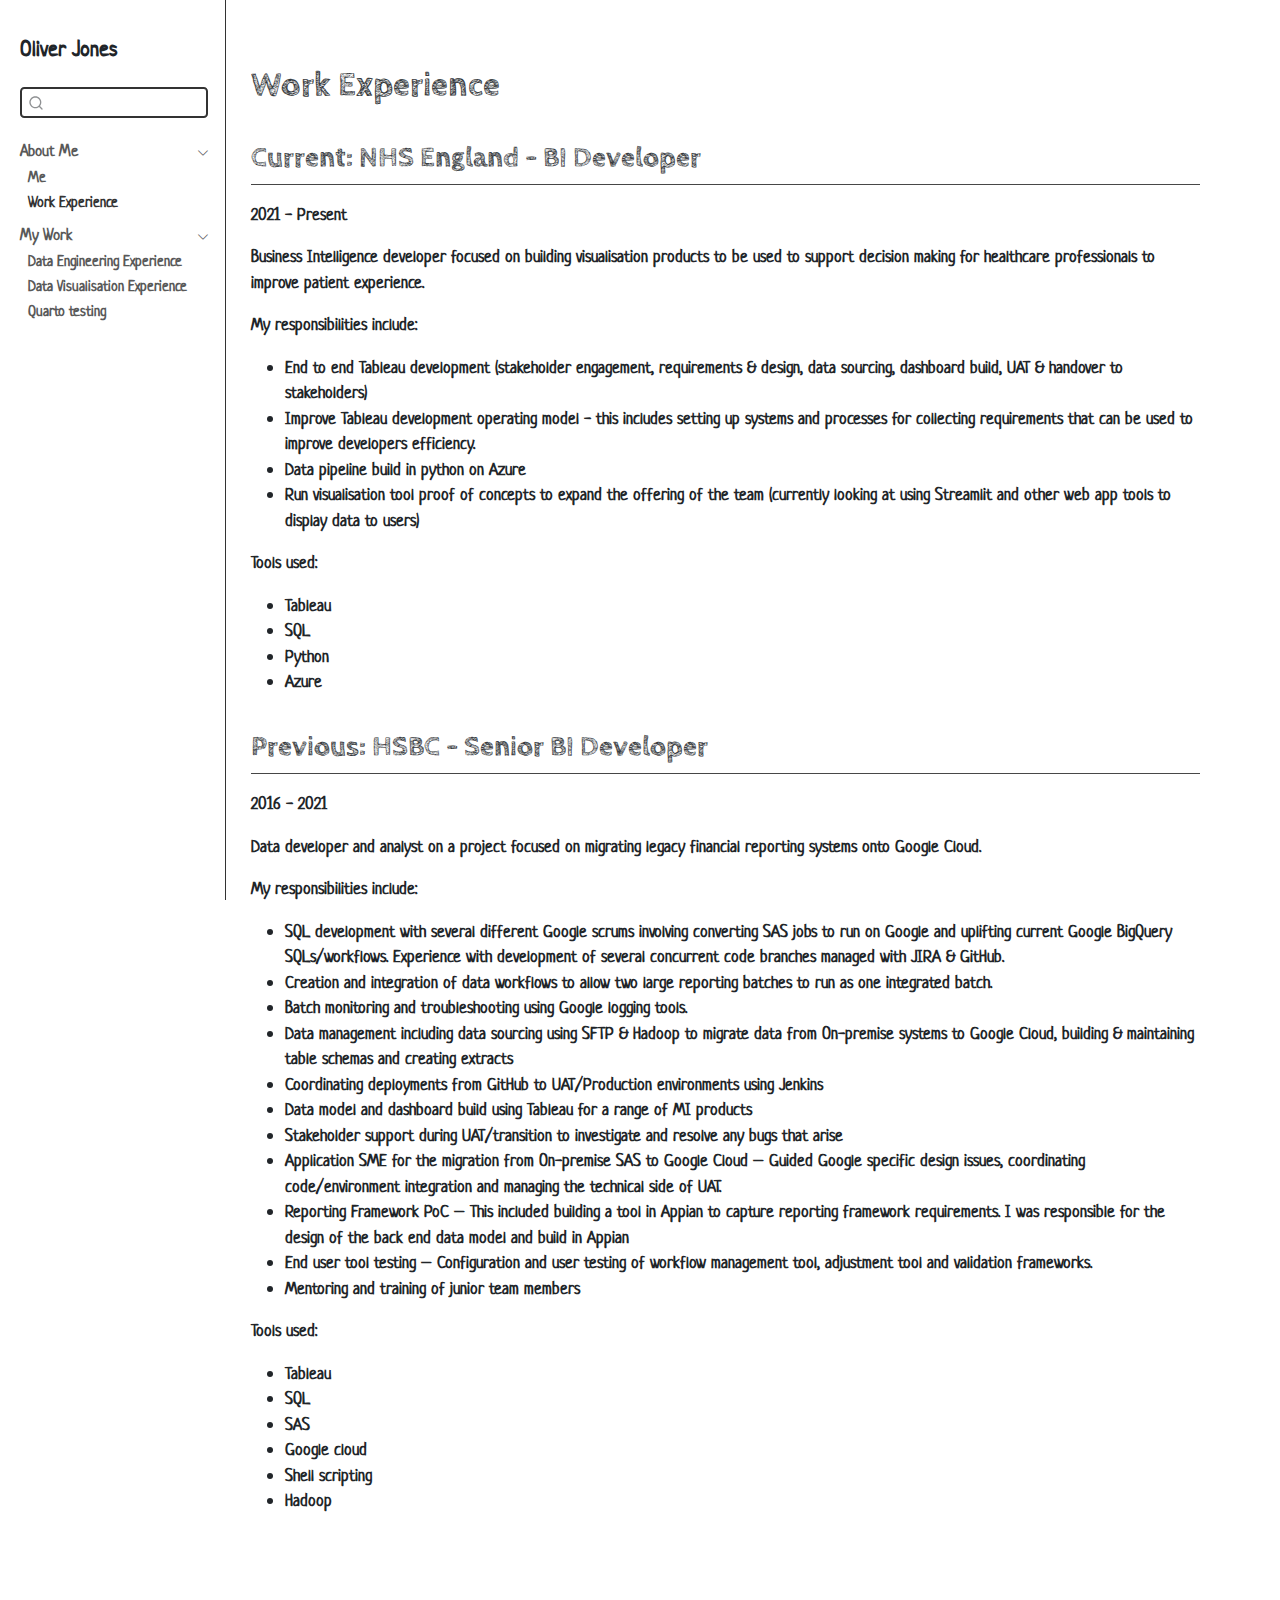
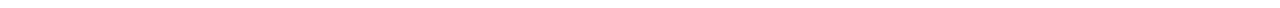
==== commit 86378da0: "Formatting" ====
--- a/docs/About.html
+++ b/docs/About.html
@@ -163,7 +163,7 @@
 <section id="work-experience" class="level1">
 <h1>Work Experience</h1>
 <section id="current-nhs-england---bi-developer" class="level2">
-<h2 class="anchored" data-anchor-id="current-nhs-england---bi-developer">Current: NHS England - BI developer</h2>
+<h2 class="anchored" data-anchor-id="current-nhs-england---bi-developer">Current: NHS England - BI Developer</h2>
 <p>2021 - Present</p>
 <p>Business Intelligence developer focused on building visualisation products to be used to support decision making for healthcare professionals to improve patient experience.</p>
 <p>My responsibilities include:</p>
@@ -181,8 +181,8 @@
 <li>Azure</li>
 </ul>
 </section>
-<section id="previous-hsbc---senior-global-finance-change-bi-developer" class="level2">
-<h2 class="anchored" data-anchor-id="previous-hsbc---senior-global-finance-change-bi-developer">Previous: HSBC - SENIOR GLOBAL FINANCE CHANGE BI DEVELOPER</h2>
+<section id="previous-hsbc---senior-bi-developer" class="level2">
+<h2 class="anchored" data-anchor-id="previous-hsbc---senior-bi-developer">Previous: HSBC - Senior BI Developer</h2>
 <p>2016 - 2021</p>
 <p>Data developer and analyst on a project focused on migrating legacy financial reporting systems onto Google Cloud.</p>
 <p>My responsibilities include:</p>
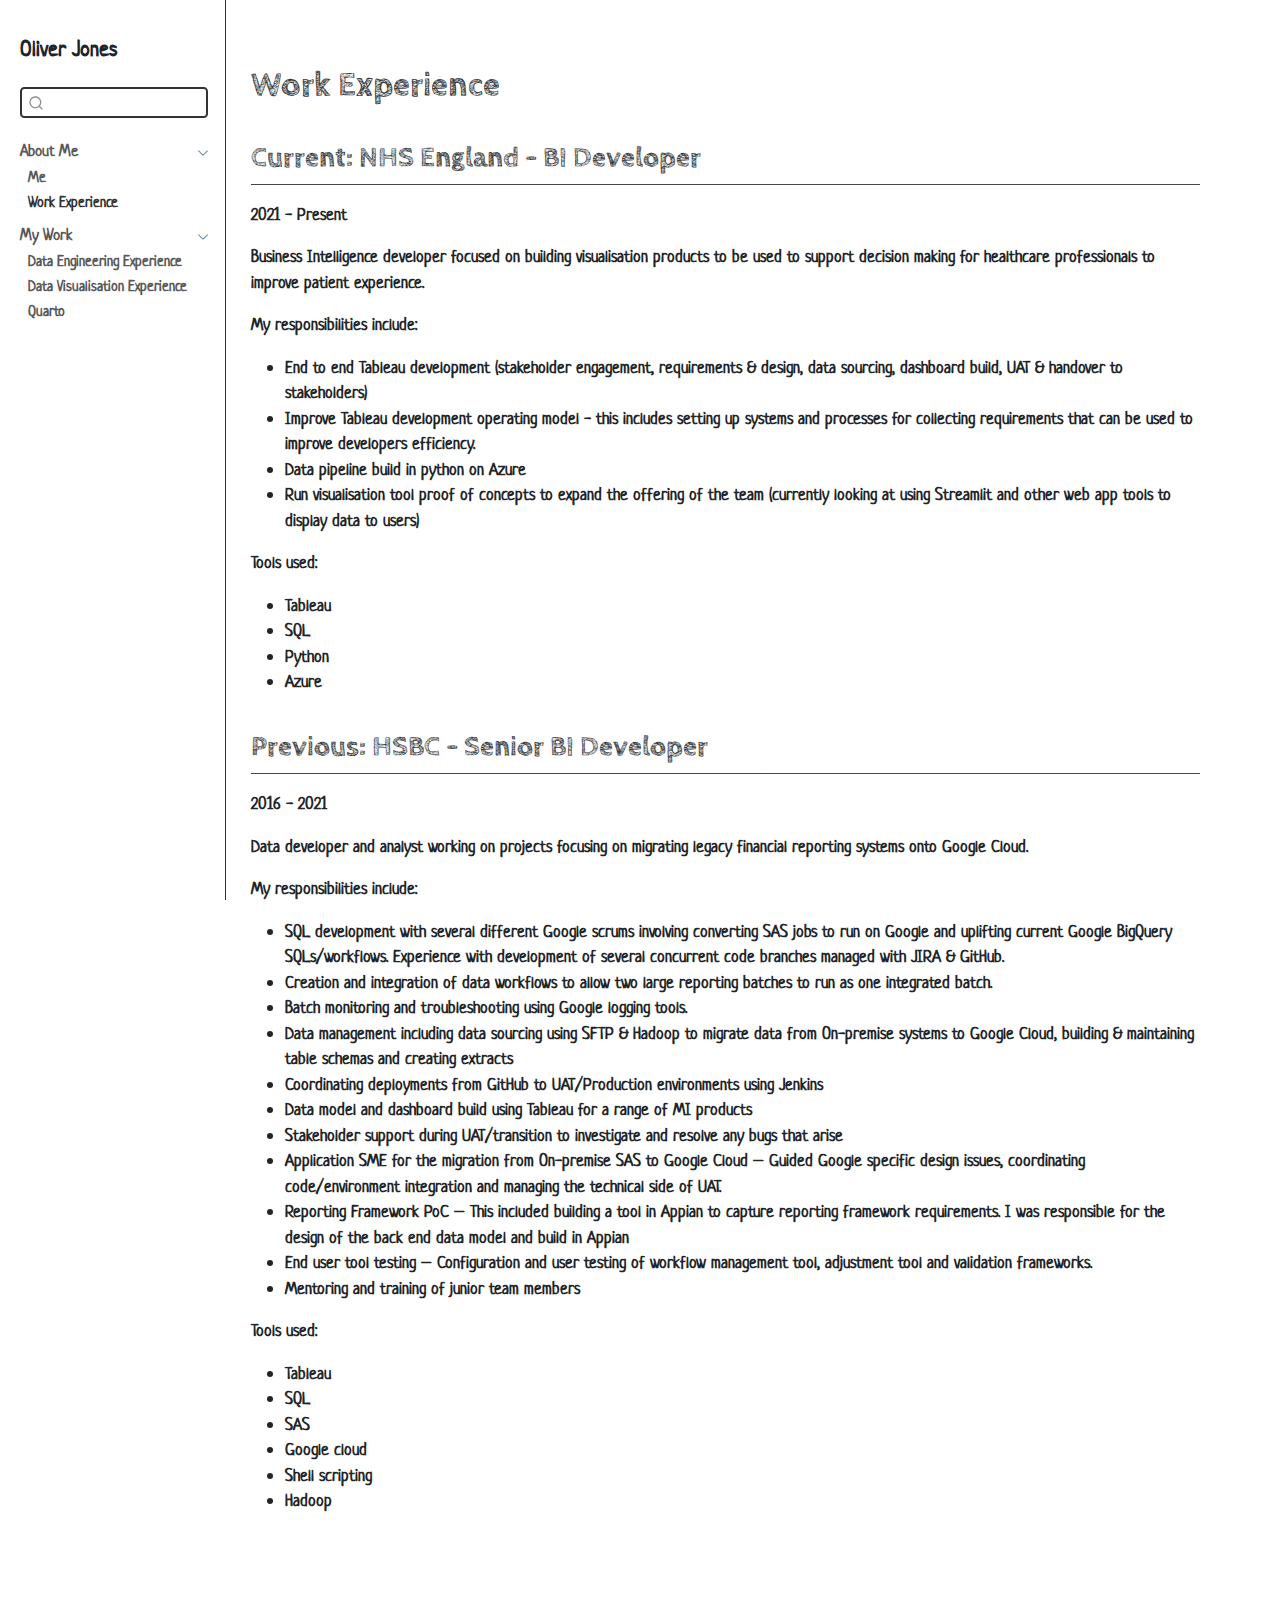
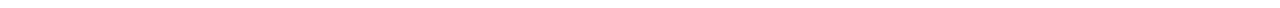
==== commit f9a00dbc: "PR" ====
--- a/docs/About.html
+++ b/docs/About.html
@@ -144,7 +144,7 @@
           <li class="sidebar-item">
   <div class="sidebar-item-container"> 
   <a href="./quarto.html" class="sidebar-item-text sidebar-link">
- <span class="menu-text">Quarto testing</span></a>
+ <span class="menu-text">Quarto</span></a>
   </div>
 </li>
       </ul>
@@ -184,7 +184,7 @@
 <section id="previous-hsbc---senior-bi-developer" class="level2">
 <h2 class="anchored" data-anchor-id="previous-hsbc---senior-bi-developer">Previous: HSBC - Senior BI Developer</h2>
 <p>2016 - 2021</p>
-<p>Data developer and analyst on a project focused on migrating legacy financial reporting systems onto Google Cloud.</p>
+<p>Data developer and analyst working on projects focusing on migrating legacy financial reporting systems onto Google Cloud.</p>
 <p>My responsibilities include:</p>
 <ul>
 <li>SQL development with several different Google scrums involving converting SAS jobs to run on Google and uplifting current Google BigQuery SQLs/workflows. Experience with development of several concurrent code branches managed with JIRA &amp; GitHub.</li>
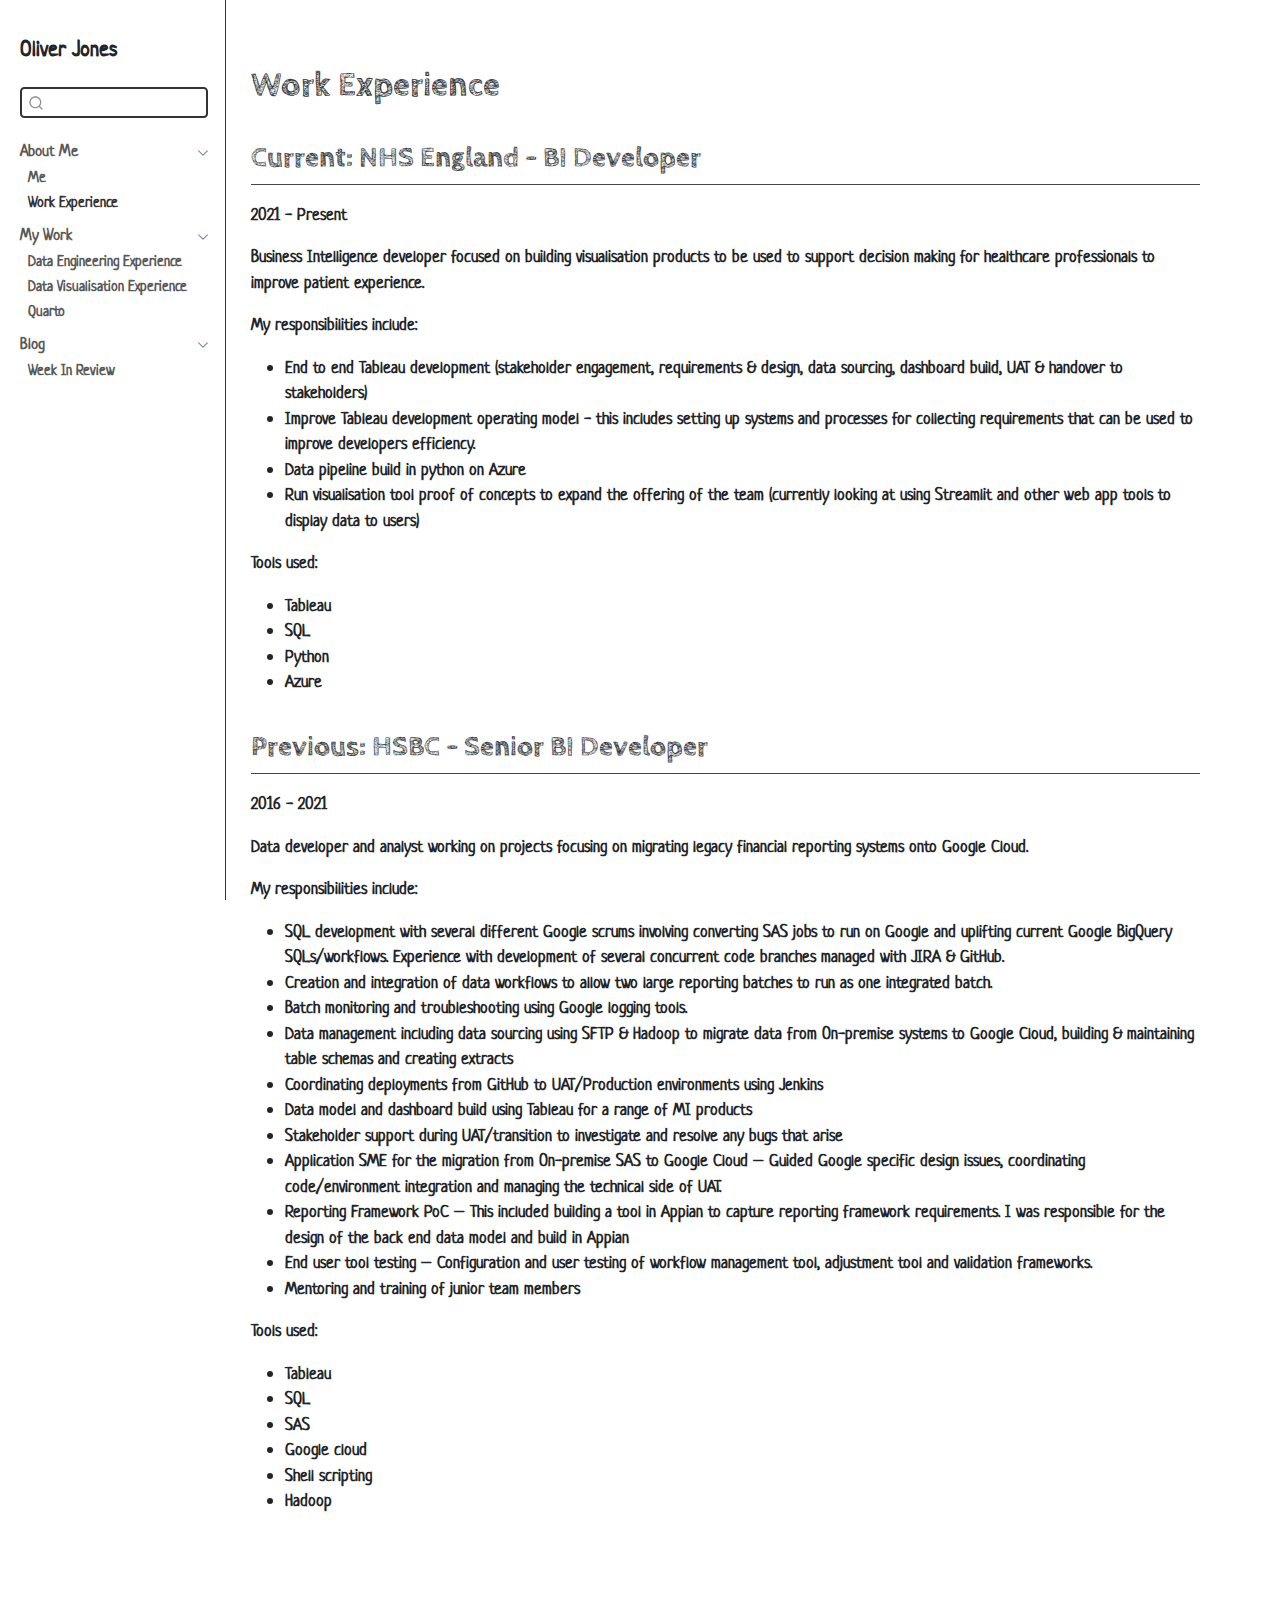
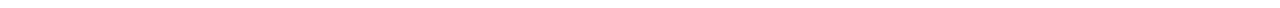
==== commit 437ee885: "added blog functionality" ====
--- a/docs/About.html
+++ b/docs/About.html
@@ -145,6 +145,23 @@
   <div class="sidebar-item-container"> 
   <a href="./quarto.html" class="sidebar-item-text sidebar-link">
  <span class="menu-text">Quarto</span></a>
+  </div>
+</li>
+      </ul>
+  </li>
+        <li class="sidebar-item sidebar-item-section">
+      <div class="sidebar-item-container"> 
+            <a class="sidebar-item-text sidebar-link text-start" data-bs-toggle="collapse" data-bs-target="#quarto-sidebar-section-3" aria-expanded="true">
+ <span class="menu-text">Blog</span></a>
+          <a class="sidebar-item-toggle text-start" data-bs-toggle="collapse" data-bs-target="#quarto-sidebar-section-3" aria-expanded="true" aria-label="Toggle section">
+            <i class="bi bi-chevron-right ms-2"></i>
+          </a> 
+      </div>
+      <ul id="quarto-sidebar-section-3" class="collapse list-unstyled sidebar-section depth1 show">  
+          <li class="sidebar-item">
+  <div class="sidebar-item-container"> 
+  <a href="./blog.html" class="sidebar-item-text sidebar-link">
+ <span class="menu-text">Week In Review</span></a>
   </div>
 </li>
       </ul>
